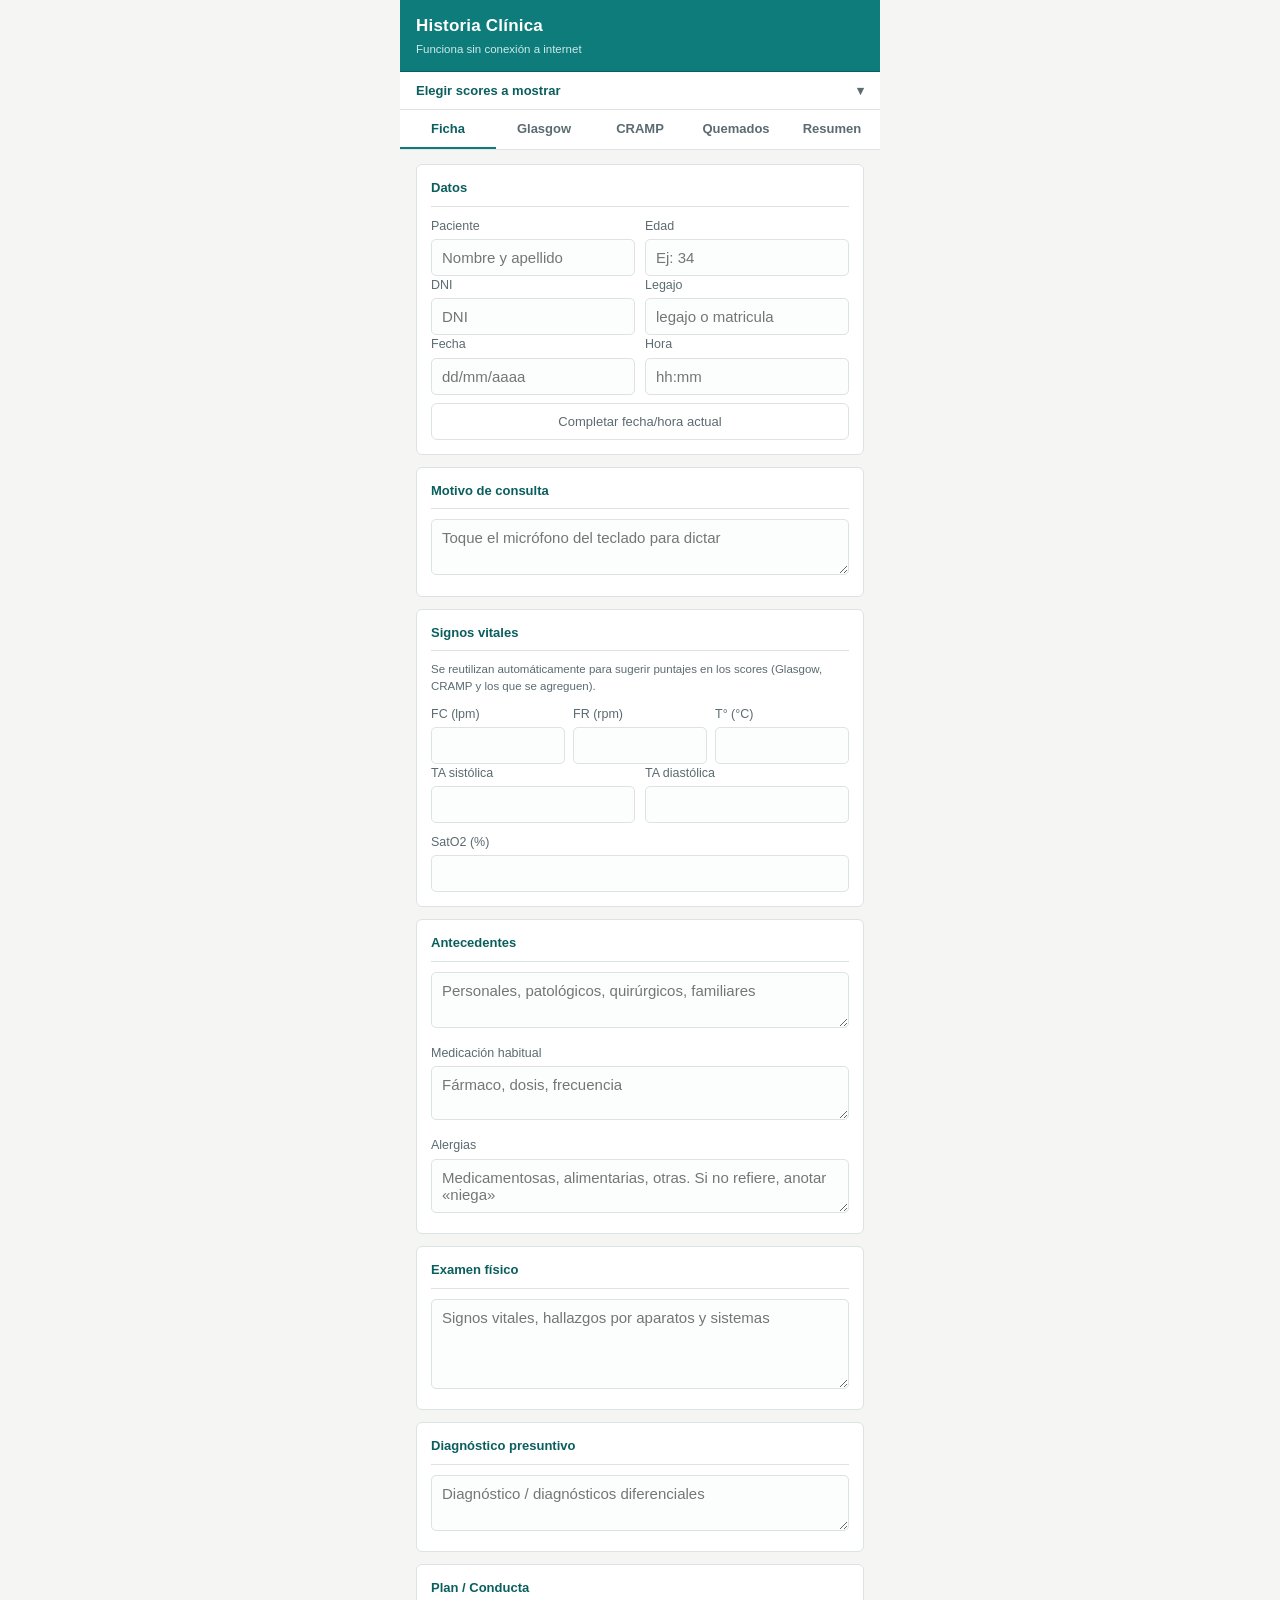
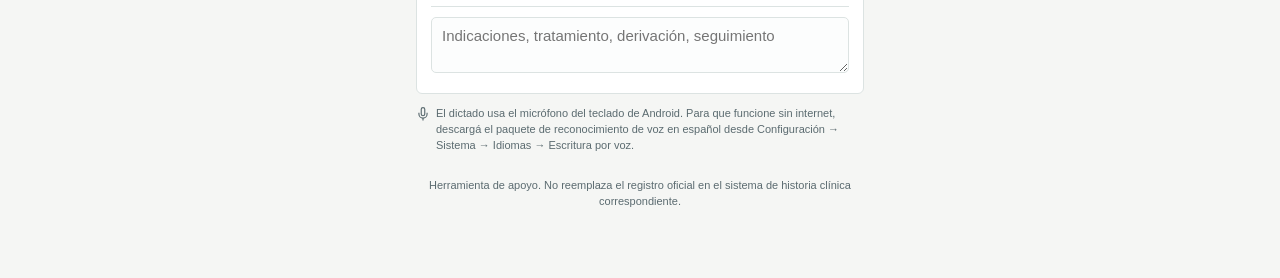
==== index.html @ c1046470 "agregue datos personales, elimine la pill de sin conexion" ====
<!DOCTYPE html>
<html lang="es">

<head>
  <meta charset="UTF-8">
  <meta name="viewport" content="width=device-width, initial-scale=1, maximum-scale=1">
  <title>Historia Clínica — Offline</title>
  <link rel="icon" href="./img/GreenFavicon.png" type="image/x-icon">
  <link rel="stylesheet" href="style.css">
</head>

<body>
  <div class="app">

    <header>
      <div>
        <h1>Historia Clínica</h1>
        <div class="sub">Funciona sin conexión a internet</div>
      </div>

    </header>

    <div class="accordion" id="scoreAccordion">
      <button class="accordion-toggle" id="accToggleBtn" type="button">
        <span>Elegir scores a mostrar</span>
        <span class="chev" id="accChev">▾</span>
      </button>
      <div class="accordion-panel" id="accPanel">
        <label class="check-row"><input type="checkbox" data-tab="glasgow" checked> Glasgow (GCS)</label>
        <label class="check-row"><input type="checkbox" data-tab="cramp" checked> CRAMP (triaje de trauma)</label>
        <label class="check-row"><input type="checkbox" data-tab="quemados" checked> Quemados (regla de los 9)</label>
      </div>
    </div>

    <nav class="tabs">
      <button class="tab-btn active" data-view="hc">Ficha</button>
      <button class="tab-btn" data-view="glasgow">Glasgow</button>
      <button class="tab-btn" data-view="cramp">CRAMP</button>
      <button class="tab-btn" data-view="quemados">Quemados</button>
      <button class="tab-btn" data-view="resumen">Resumen</button>
    </nav>

    <!-- FICHA -->
    <section class="view active" id="view-hc">
      <div class="card">
        <h2>Datos</h2>
        <div class="row2">
          <div>
            <label>Paciente</label>
            <input type="text" id="f_nombre" placeholder="Nombre y apellido">
          </div>
          <div>
            <label>Edad</label>
            <input type="text" id="f_edad" inputmode="numeric" placeholder="Ej: 34">
          </div>
        </div>
        <div class="row2">
          <div>
            <label>DNI</label>
            <input type="number" id="f_dni" placeholder="DNI">
          </div>
          <div>
            <label>Legajo</label>
            <input type="number" id="f_legajo" placeholder="legajo o matricula">
          </div>
        </div>
        <div class="row2">
          <div>
            <label>Fecha</label>
            <input type="text" id="f_fecha" placeholder="dd/mm/aaaa">
          </div>
          <div>
            <label>Hora</label>
            <input type="text" id="f_hora" placeholder="hh:mm">
          </div>
        </div>
        <button class="ghost" id="btnAhora" type="button">Completar fecha/hora actual</button>
      </div>

      <div class="card">
        <h2>Motivo de consulta</h2>
        <textarea id="f_motivo" placeholder="Toque el micrófono del teclado para dictar"></textarea>
      </div>

      <div class="card">
        <h2>Signos vitales</h2>
        <p class="hint">Se reutilizan automáticamente para sugerir puntajes en los scores (Glasgow, CRAMP y los que se
          agreguen).</p>
        <div class="row3">
          <div><label>FC (lpm)</label><input type="text" id="v_fc" inputmode="numeric"></div>
          <div><label>FR (rpm)</label><input type="text" id="v_fr" inputmode="numeric"></div>
          <div><label>T° (°C)</label><input type="text" id="v_temp" inputmode="decimal"></div>
        </div>
        <div class="row2">
          <div><label>TA sistólica</label><input type="text" id="v_tas" inputmode="numeric"></div>
          <div><label>TA diastólica</label><input type="text" id="v_tad" inputmode="numeric"></div>
        </div>
        <label>SatO2 (%)</label>
        <input type="text" id="v_sat" inputmode="numeric">
      </div>

      <div class="card">
        <h2>Antecedentes</h2>
        <textarea id="f_antecedentes" placeholder="Personales, patológicos, quirúrgicos, familiares"></textarea>
        <label>Medicación habitual</label>
        <textarea id="f_medicacion" placeholder="Fármaco, dosis, frecuencia" style="min-height:44px"></textarea>
        <label>Alergias</label>
        <textarea id="f_alergias" placeholder="Medicamentosas, alimentarias, otras. Si no refiere, anotar «niega»"
          style="min-height:44px"></textarea>
      </div>

      <div class="card">
        <h2>Examen físico</h2>
        <textarea id="f_examen" placeholder="Signos vitales, hallazgos por aparatos y sistemas"
          style="min-height:90px"></textarea>
      </div>

      <div class="card">
        <h2>Diagnóstico presuntivo</h2>
        <textarea id="f_diagnostico" placeholder="Diagnóstico / diagnósticos diferenciales"></textarea>
      </div>

      <div class="card">
        <h2>Plan / Conducta</h2>
        <textarea id="f_plan" placeholder="Indicaciones, tratamiento, derivación, seguimiento"></textarea>
      </div>

      <div class="voice-hint">
        <svg width="14" height="14" viewBox="0 0 24 24" fill="none" stroke="#5B6B70" stroke-width="2">
          <path d="M12 1a3 3 0 0 0-3 3v8a3 3 0 0 0 6 0V4a3 3 0 0 0-3-3z" />
          <path d="M19 10v2a7 7 0 0 1-14 0v-2" />
          <line x1="12" y1="19" x2="12" y2="23" />
        </svg>
        <span>El dictado usa el micrófono del teclado de Android. Para que funcione sin internet, descargá el paquete de
          reconocimiento de voz en español desde Configuración → Sistema → Idiomas → Escritura por voz.</span>
      </div>
    </section>

    <!-- GLASGOW -->
    <section class="view" id="view-glasgow">
      <div class="card">
        <h2>Escala de Glasgow (GCS)</h2>

        <div class="param" data-group="ocular">
          <div class="plabel">Apertura ocular</div>
          <div class="options">
            <button class="opt" data-val="4">Espontánea <span class="pts">4</span></button>
            <button class="opt" data-val="3">Al hablarle <span class="pts">3</span></button>
            <button class="opt" data-val="2">Al dolor <span class="pts">2</span></button>
            <button class="opt" data-val="1">Ausente <span class="pts">1</span></button>
          </div>
        </div>

        <div class="param" data-group="verbal">
          <div class="plabel">Respuesta verbal</div>
          <div class="options">
            <button class="opt" data-val="5">Orientada <span class="pts">5</span></button>
            <button class="opt" data-val="4">Confusa <span class="pts">4</span></button>
            <button class="opt" data-val="3">Palabras inapropiadas <span class="pts">3</span></button>
            <button class="opt" data-val="2">Sonidos incomprensibles <span class="pts">2</span></button>
            <button class="opt" data-val="1">Ausente <span class="pts">1</span></button>
          </div>
        </div>

        <div class="param" data-group="motora">
          <div class="plabel">Respuesta motora</div>
          <div class="options">
            <button class="opt" data-val="6">Obedece órdenes <span class="pts">6</span></button>
            <button class="opt" data-val="5">Localiza el dolor <span class="pts">5</span></button>
            <button class="opt" data-val="4">Retira al dolor <span class="pts">4</span></button>
            <button class="opt" data-val="3">Flexión anormal (decorticación) <span class="pts">3</span></button>
            <button class="opt" data-val="2">Extensión anormal (descerebración) <span class="pts">2</span></button>
            <button class="opt" data-val="1">Ausente <span class="pts">1</span></button>
          </div>
        </div>

        <div class="score-total">
          <div>
            <div style="font-size:12px;color:var(--ink-soft);">Total GCS</div>
            <div class="num" id="glasgow_total">—</div>
          </div>
          <div class="badge neutral" id="glasgow_badge">Incompleto</div>
        </div>
      </div>
    </section>

    <!-- CRAMP -->
    <section class="view" id="view-cramp">
      <div class="card">
        <h2>Escala CRAMP (triaje de trauma)</h2>

        <div class="param" data-group="circulacion">
          <div class="plabel">Circulación</div>
          <div class="options">
            <button class="opt" data-val="2">Relleno capilar normal y PAS &gt; 100 mmHg <span
                class="pts">2</span></button>
            <button class="opt" data-val="1">Relleno capilar lento o PAS 85–100 mmHg <span class="pts">1</span></button>
            <button class="opt" data-val="0">Relleno capilar ausente o PAS &lt; 85 mmHg <span
                class="pts">0</span></button>
          </div>
          <p class="hint suggestion" id="sugerC" style="margin-top:6px;"></p>
        </div>

        <div class="param" data-group="respiracion">
          <div class="plabel">Respiración</div>
          <div class="options">
            <button class="opt" data-val="2">Normal <span class="pts">2</span></button>
            <button class="opt" data-val="1">Anormal (aumentada o superficial) <span class="pts">1</span></button>
            <button class="opt" data-val="0">Ausente <span class="pts">0</span></button>
          </div>
          <p class="hint suggestion" id="sugerR" style="margin-top:6px;"></p>
        </div>

        <div class="param" data-group="abdomen">
          <div class="plabel">Abdomen / tórax</div>
          <div class="options">
            <button class="opt" data-val="2">No doloroso <span class="pts">2</span></button>
            <button class="opt" data-val="1">Doloroso <span class="pts">1</span></button>
            <button class="opt" data-val="0">Defendido o tórax inestable <span class="pts">0</span></button>
          </div>
        </div>

        <div class="param" data-group="motor">
          <div class="plabel">Motor</div>
          <div class="options">
            <button class="opt" data-val="2">Normal <span class="pts">2</span></button>
            <button class="opt" data-val="1">Responde solo al dolor <span class="pts">1</span></button>
            <button class="opt" data-val="0">Postura anormal o sin respuesta <span class="pts">0</span></button>
          </div>
        </div>

        <div class="param" data-group="palabra">
          <div class="plabel">Palabra (lenguaje)</div>
          <div class="options">
            <button class="opt" data-val="2">Normal <span class="pts">2</span></button>
            <button class="opt" data-val="1">Confusa <span class="pts">1</span></button>
            <button class="opt" data-val="0">Ininteligible o ausente <span class="pts">0</span></button>
          </div>
        </div>

        <div class="score-total">
          <div>
            <div style="font-size:12px;color:var(--ink-soft);">Total CRAMP</div>
            <div class="num" id="cramp_total">—</div>
          </div>
          <div class="badge neutral" id="cramp_badge">Incompleto</div>
        </div>
      </div>
    </section>

    <!-- QUEMADOS -->
    <section class="view" id="view-quemados">
      <div class="card">
        <h2>Superficie corporal quemada — Regla de los 9 (Wallace)</h2>

        <div class="segswitch" id="edadSwitch">
          <button class="segbtn active" data-mode="adult">Adulto (&gt;10 años)</button>
          <button class="segbtn" data-mode="child">Pediátrico (&lt;10 años)</button>
        </div>

        <div class="options" id="regionList" style="margin-top:12px;"></div>

        <div class="palm-row" id="palmRow">
          <div class="palm-label">
            <span>Palma de la mano</span>
            <span class="palm-sub">unidad de medida — 1% c/u, para lesiones parciales de un miembro o el tronco</span>
          </div>
          <div class="stepper">
            <button type="button" id="palmMinus" aria-label="Restar">−</button>
            <span id="palmCount">0</span>
            <button type="button" id="palmPlus" aria-label="Sumar">+</button>
          </div>
        </div>

        <div class="score-total">
          <div>
            <div style="font-size:12px;color:var(--ink-soft);">SCT quemada estimada</div>
            <div class="num" id="scq_total">0%</div>
          </div>
          <div class="badge neutral" id="scq_badge">—</div>
        </div>

      </div>

      <div class="card">
        <h2>Profundidad de la quemadura</h2>
        <div class="depth-row">
          <div class="depth-tag" style="background:#FDECEC;color:#B3261E;">1er grado</div>
          <div class="depth-txt"><b>Epidérmica.</b> Piel eritematosa, sin flictenas, muy dolorosa, blanquea a la
            presión. Cura en 3–6 días, sin cicatriz. (Ej: quemadura solar)</div>
        </div>
        <div class="depth-row">
          <div class="depth-tag" style="background:#FBF3DF;color:#946B00;">2° superficial</div>
          <div class="depth-txt"><b>Dermis papilar.</b> Flictenas, lecho rosado y húmedo, muy dolorosa, blanquea a la
            presión. Cura en 7–14 días, cicatriz mínima.</div>
        </div>
        <div class="depth-row">
          <div class="depth-tag" style="background:#FBF3DF;color:#946B00;">2° profundo</div>
          <div class="depth-txt"><b>Dermis reticular.</b> Lecho pálido/moteado, menos doloroso (hipoestesia), no
            blanquea a la presión. Cura en 3–4 semanas o requiere injerto.</div>
        </div>
        <div class="depth-row">
          <div class="depth-tag" style="background:#EEF0EF;color:#3A4649;">3er / 4to grado</div>
          <div class="depth-txt"><b>Espesor total (y subyacente).</b> Lecho blanco nacarado, acartonado o carbonizado,
            indoloro (destrucción de terminaciones nerviosas), no blanquea. Requiere injerto o cirugía; 4to grado
            compromete músculo/tendón/hueso.</div>
        </div>

        <label style="margin-top:14px;">Localización y profundidad por zona</label>
        <textarea id="f_quemNotas"
          placeholder="Ej: 2° superficial en antebrazo derecho, 2° profundo en dorso de mano izquierda"></textarea>
      </div>
    </section>

    <!-- RESUMEN -->
    <section class="view" id="view-resumen">
      <div class="card">
        <h2>Resumen para copiar</h2>
        <button class="primary" id="btnGenerar" type="button">Generar resumen</button>
        <textarea id="resumenBox" readonly
          placeholder="Tocá «Generar resumen» para volcar acá todos los campos y scores completados."></textarea>
        <button class="secondary" id="btnCopiar" type="button">Copiar al portapapeles</button>
        <button class="ghost" id="btnCompartir" type="button">Compartir…</button>
        <div class="copy-msg" id="copyMsg"></div>
      </div>
      <div class="card">
        <h2>Nueva consulta</h2>
        <button class="ghost" id="btnLimpiar" type="button">Borrar todos los campos</button>
      </div>
    </section>

    <footer class="note">Herramienta de apoyo. No reemplaza el registro oficial en el sistema de historia clínica
      correspondiente.</footer>
  </div>

  <script src="script.js"></script>
</body>

</html>
---- style.css ----
:root{
    --bg:#F5F6F4;
    --surface:#FFFFFF;
    --ink:#17262B;
    --ink-soft:#5B6B70;
    --line:#DCE3E2;
    --teal:#0E7C7B;
    --teal-dark:#0A5F5E;
    --ok:#1B7F4C;
    --ok-bg:#EAF6EE;
    --warn:#B3261E;
    --warn-bg:#FCEBEA;
    --mid:#946B00;
    --mid-bg:#FBF3DF;
  }
  *{box-sizing:border-box;}
  html,body{margin:0;padding:0;}
  body{
    background:var(--bg);
    color:var(--ink);
    font-family:-apple-system,BlinkMacSystemFont,"Segoe UI",Roboto,"Helvetica Neue",Arial,sans-serif;
    line-height:1.45;
    -webkit-tap-highlight-color:transparent;
  }
  .app{max-width:480px;margin:0 auto;padding-bottom:64px;}

  header{
    position:sticky;top:0;z-index:10;
    background:var(--teal);
    color:#fff;
    padding:14px 16px;
    display:flex;align-items:center;justify-content:space-between;
    border-bottom:1px solid var(--teal-dark);
  }
  header h1{font-size:17px;margin:0;font-weight:600;letter-spacing:.2px;}
  header .sub{font-size:11.5px;color:#CDEAE9;margin-top:2px;}
  .offline-pill{
    font-size:10.5px;background:rgba(255,255,255,.16);
    padding:3px 8px;border-radius:100px;white-space:nowrap;
  }

  nav.tabs{
    display:flex;background:var(--surface);
    border-bottom:1px solid var(--line);
  }
  nav.tabs button{
    flex:1;padding:11px 4px;background:none;border:none;
    font-size:13px;color:var(--ink-soft);font-weight:600;
    border-bottom:2px solid transparent;
  }
  nav.tabs button.active{color:var(--teal-dark);border-bottom-color:var(--teal);}
  nav.tabs button.hidden-tab{display:none;}

  .accordion{background:var(--surface);border-bottom:1px solid var(--line);}
  .accordion-toggle{
    width:100%;display:flex;justify-content:space-between;align-items:center;
    background:none;border:none;padding:11px 16px;font-size:13px;font-weight:600;
    color:var(--teal-dark);
  }
  .accordion-toggle .chev{transition:transform .15s ease;color:var(--ink-soft);}
  .accordion-toggle.open .chev{transform:rotate(180deg);}
  .accordion-panel{display:none;padding:0 16px 14px;}
  .accordion-panel.open{display:block;}
  .check-row{
    display:flex;align-items:center;gap:8px;font-size:13.5px;color:var(--ink);
    padding:7px 0;
  }
  .check-row input{width:17px;height:17px;accent-color:var(--teal);}

  section.view{display:none;padding:14px 16px;}
  section.view.active{display:block;}

  .card{
    background:var(--surface);
    border:1px solid var(--line);
    border-radius:6px;
    padding:14px;
    margin-bottom:12px;
  }
  .card h2{
    font-size:13px;text-transform:none;color:var(--teal-dark);
    margin:0 0 10px 0;font-weight:700;
    border-bottom:1px solid var(--line);padding-bottom:8px;
  }

  label{display:block;font-size:12.5px;color:var(--ink-soft);margin-bottom:4px;margin-top:10px;}
  label:first-child{margin-top:0;}
  input[type=text], input[type=number], textarea{
    width:100%;border:1px solid var(--line);border-radius:5px;
    padding:9px 10px;font-size:15px;font-family:inherit;color:var(--ink);
    background:#FCFDFD;
  }
  textarea{resize:vertical;min-height:56px;}
  input:focus, textarea:focus{outline:2px solid var(--teal);outline-offset:0;border-color:var(--teal);}

  .row2{display:flex;gap:10px;}
  .row2 > div{flex:1;}
  .row3{display:flex;gap:8px;}
  .row3 > div{flex:1;}
  p.hint{font-size:11.5px;color:var(--ink-soft);margin:0 0 10px 0;}
  p.hint.suggestion{
    background:#FBF3DF;color:#946B00;border-radius:5px;padding:6px 8px;margin:0;font-weight:600;
  }
  p.hint.suggestion:empty{display:none;}

  .voice-hint{
    font-size:11px;color:var(--ink-soft);margin-top:8px;
    display:flex;gap:6px;align-items:flex-start;
  }
  .voice-hint svg{flex-shrink:0;margin-top:1px;}

  /* Score selector buttons */
  .param{margin-bottom:14px;}
  .param:last-child{margin-bottom:0;}
  .param .plabel{font-size:13.5px;font-weight:600;margin-bottom:6px;}
  .options{display:flex;flex-direction:column;gap:6px;}
  .opt{
    text-align:left;border:1px solid var(--line);background:#FCFDFD;
    border-radius:5px;padding:9px 10px;font-size:13px;color:var(--ink);
    display:flex;justify-content:space-between;gap:8px;
  }
  .opt .pts{color:var(--ink-soft);font-variant-numeric:tabular-nums;font-size:12.5px;}
  .opt.selected{
    background:var(--teal);border-color:var(--teal-dark);color:#fff;
  }
  .opt.selected .pts{color:#DFF3F2;}

  .score-total{
    display:flex;align-items:center;justify-content:space-between;
    margin-top:14px;padding-top:12px;border-top:1px solid var(--line);
  }
  .score-total .num{font-size:26px;font-weight:700;font-variant-numeric:tabular-nums;}
  .badge{font-size:12px;font-weight:700;padding:5px 10px;border-radius:5px;}
  .badge.ok{background:var(--ok-bg);color:var(--ok);}
  .badge.warn{background:var(--warn-bg);color:var(--warn);}
  .badge.mid{background:var(--mid-bg);color:var(--mid);}
  .badge.neutral{background:#EEF0EF;color:var(--ink-soft);}

  button.primary{
    width:100%;background:var(--teal);color:#fff;border:none;
    border-radius:6px;padding:12px;font-size:14.5px;font-weight:600;margin-top:6px;
  }
  button.secondary{
    width:100%;background:#fff;color:var(--teal-dark);border:1px solid var(--teal);
    border-radius:6px;padding:11px;font-size:14px;font-weight:600;margin-top:8px;
  }
  button.ghost{
    width:100%;background:none;color:var(--ink-soft);border:1px solid var(--line);
    border-radius:6px;padding:10px;font-size:13px;margin-top:8px;
  }

  #resumenBox{
    width:100%;min-height:220px;font-family:ui-monospace,Menlo,Consolas,monospace;
    font-size:12.5px;white-space:pre-wrap;
  }
  .copy-msg{font-size:12px;color:var(--ok);margin-top:6px;height:14px;}

  .segswitch{display:flex;border:1px solid var(--teal);border-radius:6px;overflow:hidden;}
  .segswitch .segbtn{
    flex:1;padding:9px 6px;background:#fff;color:var(--teal-dark);
    border:none;font-size:12.5px;font-weight:600;
  }
  .segswitch .segbtn.active{background:var(--teal);color:#fff;}
  .segswitch .segbtn:first-child{border-right:1px solid var(--teal);}

  .region-opt{
    display:flex;justify-content:space-between;align-items:center;gap:8px;
    text-align:left;border:1px solid var(--line);background:#FCFDFD;
    border-radius:5px;padding:9px 10px;font-size:13px;color:var(--ink);
  }
  .region-opt .pts{color:var(--ink-soft);font-variant-numeric:tabular-nums;font-size:12.5px;flex-shrink:0;}
  .region-opt.selected{background:var(--teal);border-color:var(--teal-dark);color:#fff;}
  .region-opt.selected .pts{color:#DFF3F2;}

  .depth-row{display:flex;gap:10px;padding:9px 0;border-bottom:1px solid var(--line);align-items:flex-start;}
  .depth-row:last-of-type{border-bottom:none;}
  .depth-tag{
    flex-shrink:0;width:88px;font-size:11px;font-weight:700;text-align:center;
    padding:5px 4px;border-radius:5px;line-height:1.25;
  }
  .depth-txt{font-size:12.5px;color:var(--ink-soft);}
  .depth-txt b{color:var(--ink);}

  .palm-row{
    display:flex;align-items:center;justify-content:space-between;gap:10px;
    margin-top:8px;padding:10px;border:1px dashed var(--line);border-radius:5px;background:#FAFBFA;
  }
  .palm-label{display:flex;flex-direction:column;font-size:13px;}
  .palm-label .palm-sub{font-size:11px;color:var(--ink-soft);font-weight:400;margin-top:2px;}
  .stepper{display:flex;align-items:center;gap:10px;flex-shrink:0;}
  .stepper button{
    width:32px;height:32px;border-radius:50%;border:1px solid var(--teal);
    background:#fff;color:var(--teal-dark);font-size:18px;line-height:1;font-weight:700;
  }
  .stepper button:active{background:var(--teal);color:#fff;}
  .stepper span{min-width:16px;text-align:center;font-weight:700;font-variant-numeric:tabular-nums;}

  footer.note{
    font-size:11px;color:var(--ink-soft);text-align:center;padding:10px 20px 4px;
  }
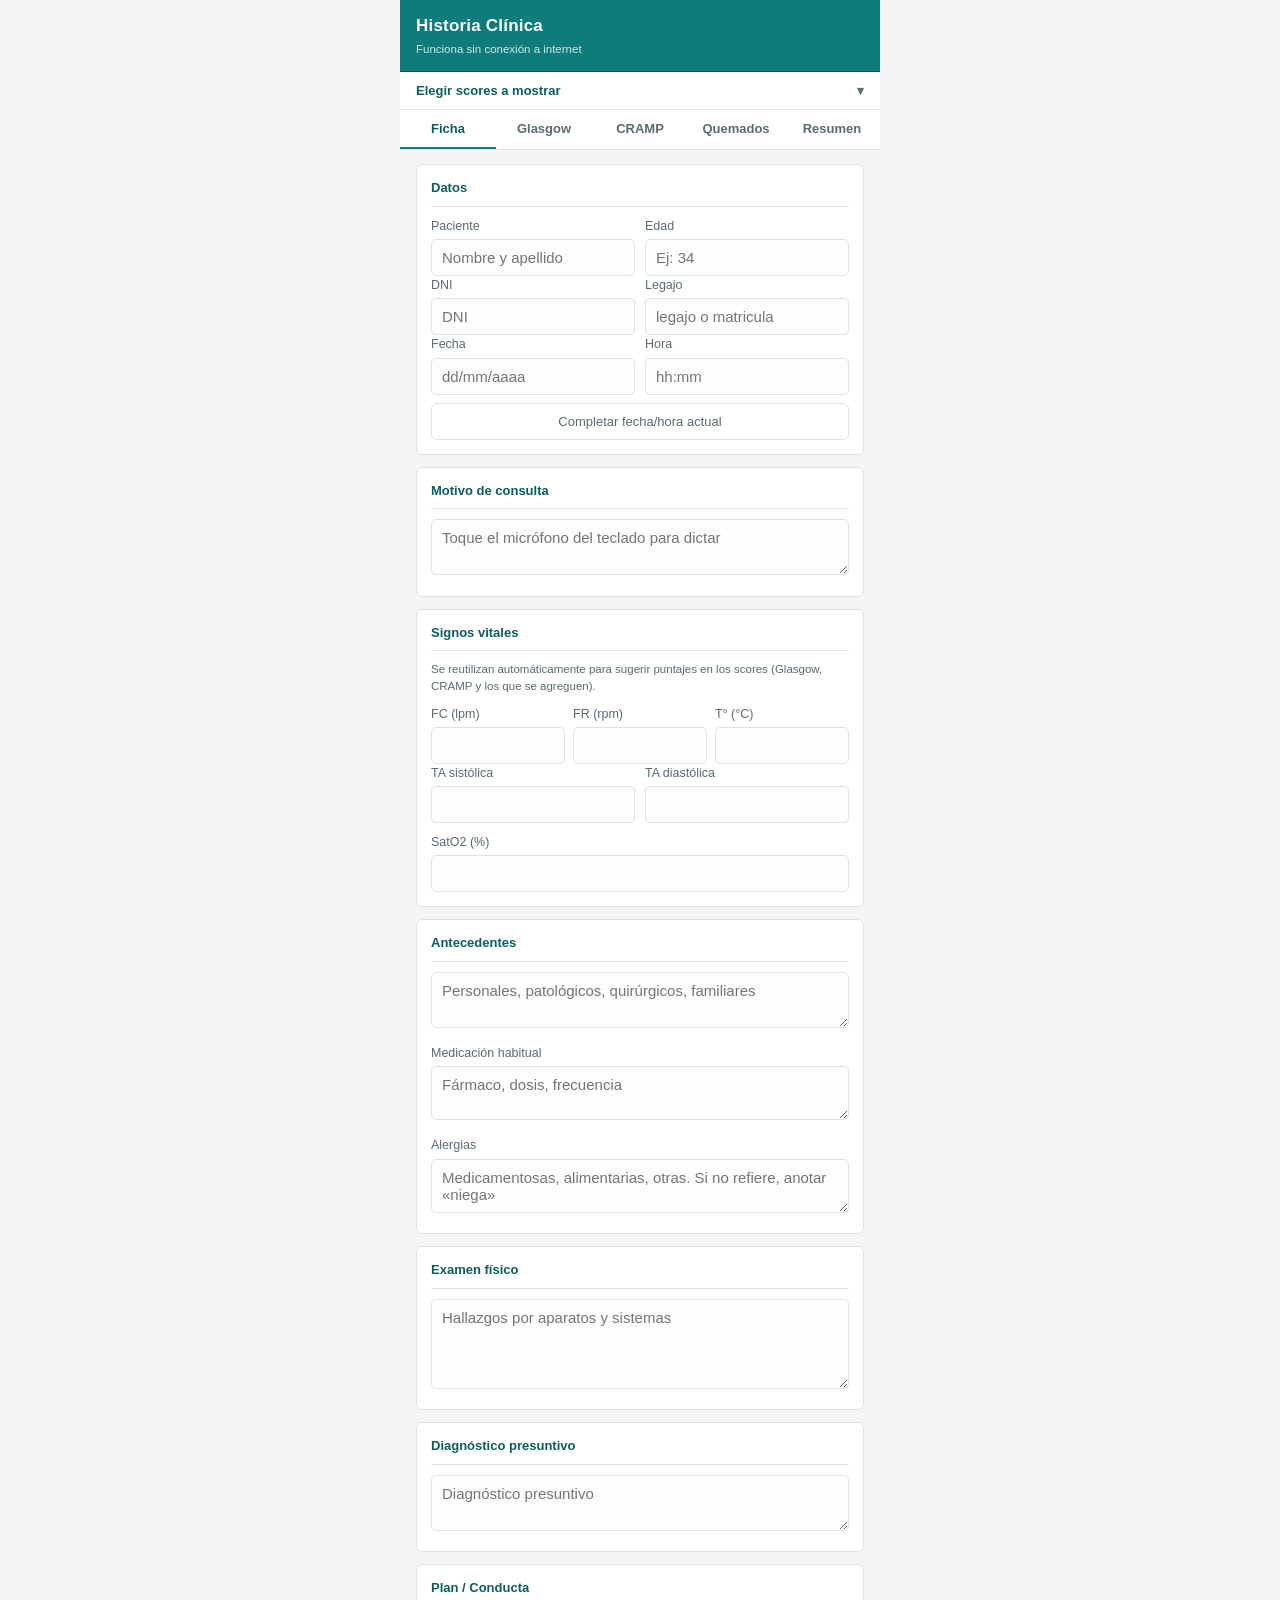
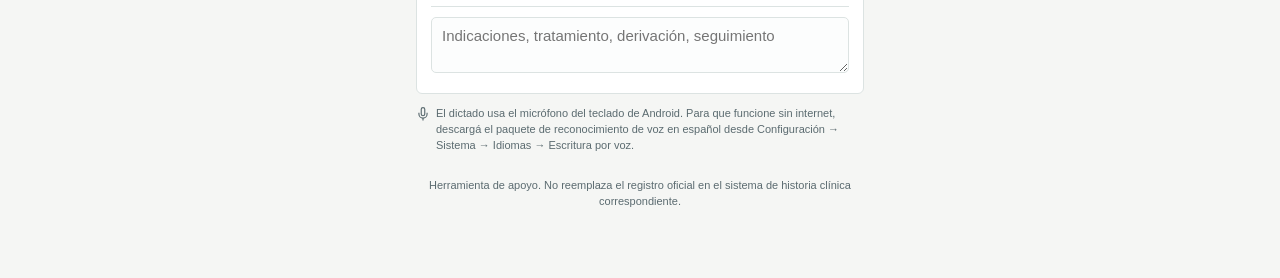
==== commit d7495ccb: "cambie placeholder d diagnostico" ====
--- a/index.html
+++ b/index.html
@@ -111,13 +111,13 @@
 
       <div class="card">
         <h2>Examen físico</h2>
-        <textarea id="f_examen" placeholder="Signos vitales, hallazgos por aparatos y sistemas"
+        <textarea id="f_examen" placeholder="Hallazgos por aparatos y sistemas"
           style="min-height:90px"></textarea>
       </div>
 
       <div class="card">
         <h2>Diagnóstico presuntivo</h2>
-        <textarea id="f_diagnostico" placeholder="Diagnóstico / diagnósticos diferenciales"></textarea>
+        <textarea id="f_diagnostico" placeholder="Diagnóstico presuntivo"></textarea>
       </div>
 
       <div class="card">
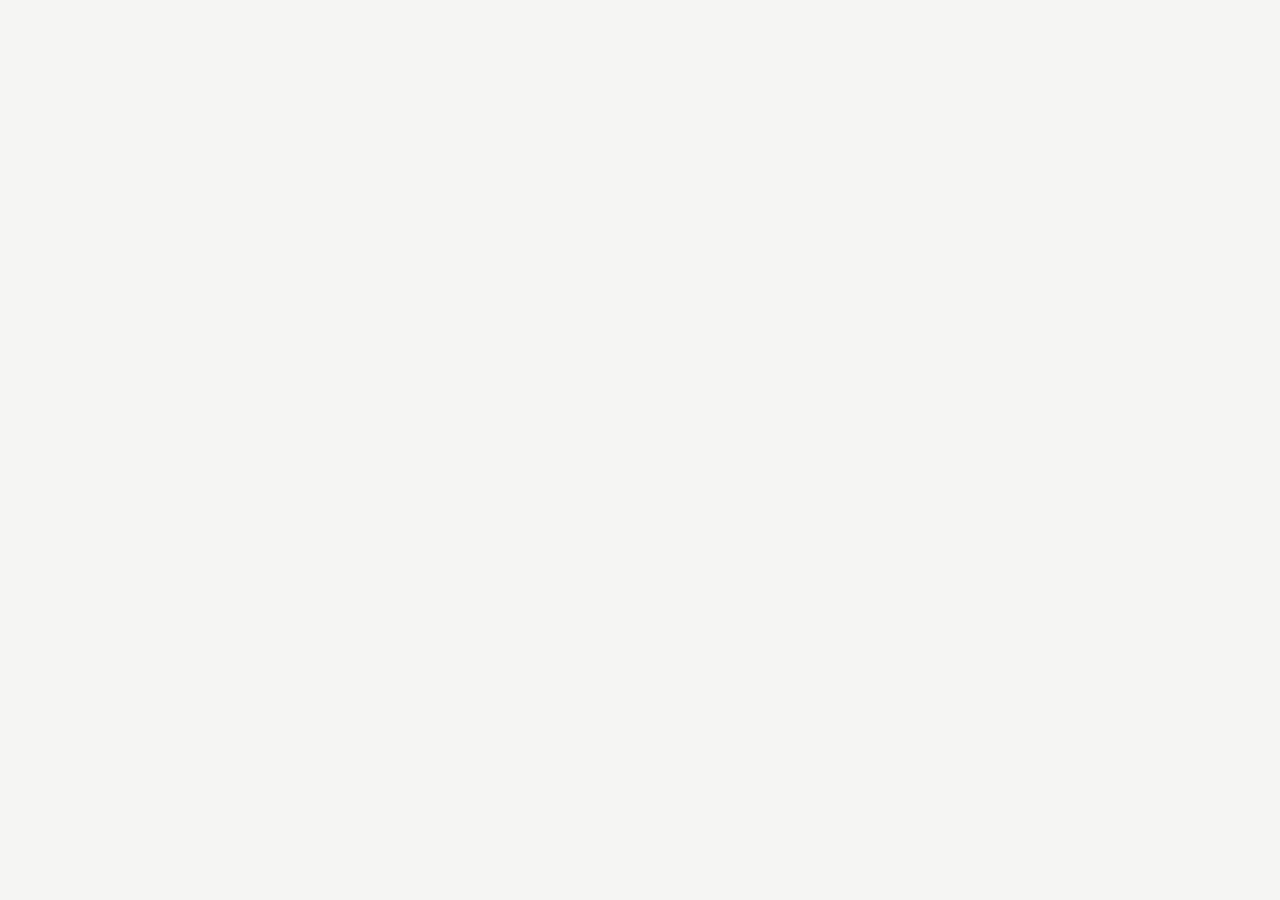
==== commit b5e7643c: "fix(index): register SW with absolute path and scope" ====
--- a/index.html
+++ b/index.html
@@ -5,335 +5,489 @@
   <meta charset="UTF-8">
   <meta name="viewport" content="width=device-width, initial-scale=1, maximum-scale=1">
   <title>Historia Clínica — Offline</title>
+  <!-- Vinculamos el archivo manifest -->
+  <link rel="manifest" href="manifest.json">
+
+  <!-- Script para registrar el Service Worker -->
+  <script>
+    if ('serviceWorker' in navigator) {
+      window.addEventListener('load', () => {
+        navigator.serviceWorker.register('/sw.js', { scope: '/' })
+          .then(reg => console.log('Service Worker registrado:', reg))
+          .catch(err => console.error('Error registrando Service Worker:', err));
+      });
+    }
+  </script>
+
   <link rel="icon" href="./img/GreenFavicon.png" type="image/x-icon">
-  <link rel="stylesheet" href="style.css">
-</head>
-
-<body>
-  <div class="app">
-
-    <header>
-      <div>
-        <h1>Historia Clínica</h1>
-        <div class="sub">Funciona sin conexión a internet</div>
-      </div>
-
-    </header>
-
-    <div class="accordion" id="scoreAccordion">
-      <button class="accordion-toggle" id="accToggleBtn" type="button">
-        <span>Elegir scores a mostrar</span>
-        <span class="chev" id="accChev">▾</span>
-      </button>
-      <div class="accordion-panel" id="accPanel">
-        <label class="check-row"><input type="checkbox" data-tab="glasgow" checked> Glasgow (GCS)</label>
-        <label class="check-row"><input type="checkbox" data-tab="cramp" checked> CRAMP (triaje de trauma)</label>
-        <label class="check-row"><input type="checkbox" data-tab="quemados" checked> Quemados (regla de los 9)</label>
-      </div>
-    </div>
-
-    <nav class="tabs">
-      <button class="tab-btn active" data-view="hc">Ficha</button>
-      <button class="tab-btn" data-view="glasgow">Glasgow</button>
-      <button class="tab-btn" data-view="cramp">CRAMP</button>
-      <button class="tab-btn" data-view="quemados">Quemados</button>
-      <button class="tab-btn" data-view="resumen">Resumen</button>
-    </nav>
-
-    <!-- FICHA -->
-    <section class="view active" id="view-hc">
-      <div class="card">
-        <h2>Datos</h2>
-        <div class="row2">
-          <div>
-            <label>Paciente</label>
-            <input type="text" id="f_nombre" placeholder="Nombre y apellido">
-          </div>
-          <div>
-            <label>Edad</label>
-            <input type="text" id="f_edad" inputmode="numeric" placeholder="Ej: 34">
-          </div>
-        </div>
-        <div class="row2">
-          <div>
-            <label>DNI</label>
-            <input type="number" id="f_dni" placeholder="DNI">
-          </div>
-          <div>
-            <label>Legajo</label>
-            <input type="number" id="f_legajo" placeholder="legajo o matricula">
-          </div>
-        </div>
-        <div class="row2">
-          <div>
-            <label>Fecha</label>
-            <input type="text" id="f_fecha" placeholder="dd/mm/aaaa">
-          </div>
-          <div>
-            <label>Hora</label>
-            <input type="text" id="f_hora" placeholder="hh:mm">
-          </div>
-        </div>
-        <button class="ghost" id="btnAhora" type="button">Completar fecha/hora actual</button>
-      </div>
-
-      <div class="card">
-        <h2>Motivo de consulta</h2>
-        <textarea id="f_motivo" placeholder="Toque el micrófono del teclado para dictar"></textarea>
-      </div>
-
-      <div class="card">
-        <h2>Signos vitales</h2>
-        <p class="hint">Se reutilizan automáticamente para sugerir puntajes en los scores (Glasgow, CRAMP y los que se
-          agreguen).</p>
-        <div class="row3">
-          <div><label>FC (lpm)</label><input type="text" id="v_fc" inputmode="numeric"></div>
-          <div><label>FR (rpm)</label><input type="text" id="v_fr" inputmode="numeric"></div>
-          <div><label>T° (°C)</label><input type="text" id="v_temp" inputmode="decimal"></div>
-        </div>
-        <div class="row2">
-          <div><label>TA sistólica</label><input type="text" id="v_tas" inputmode="numeric"></div>
-          <div><label>TA diastólica</label><input type="text" id="v_tad" inputmode="numeric"></div>
-        </div>
-        <label>SatO2 (%)</label>
-        <input type="text" id="v_sat" inputmode="numeric">
-      </div>
-
-      <div class="card">
-        <h2>Antecedentes</h2>
-        <textarea id="f_antecedentes" placeholder="Personales, patológicos, quirúrgicos, familiares"></textarea>
-        <label>Medicación habitual</label>
-        <textarea id="f_medicacion" placeholder="Fármaco, dosis, frecuencia" style="min-height:44px"></textarea>
-        <label>Alergias</label>
-        <textarea id="f_alergias" placeholder="Medicamentosas, alimentarias, otras. Si no refiere, anotar «niega»"
-          style="min-height:44px"></textarea>
-      </div>
-
-      <div class="card">
-        <h2>Examen físico</h2>
-        <textarea id="f_examen" placeholder="Hallazgos por aparatos y sistemas"
-          style="min-height:90px"></textarea>
-      </div>
-
-      <div class="card">
-        <h2>Diagnóstico presuntivo</h2>
-        <textarea id="f_diagnostico" placeholder="Diagnóstico presuntivo"></textarea>
-      </div>
-
-      <div class="card">
-        <h2>Plan / Conducta</h2>
-        <textarea id="f_plan" placeholder="Indicaciones, tratamiento, derivación, seguimiento"></textarea>
-      </div>
-
-      <div class="voice-hint">
-        <svg width="14" height="14" viewBox="0 0 24 24" fill="none" stroke="#5B6B70" stroke-width="2">
-          <path d="M12 1a3 3 0 0 0-3 3v8a3 3 0 0 0 6 0V4a3 3 0 0 0-3-3z" />
-          <path d="M19 10v2a7 7 0 0 1-14 0v-2" />
-          <line x1="12" y1="19" x2="12" y2="23" />
-        </svg>
-        <span>El dictado usa el micrófono del teclado de Android. Para que funcione sin internet, descargá el paquete de
-          reconocimiento de voz en español desde Configuración → Sistema → Idiomas → Escritura por voz.</span>
-      </div>
-    </section>
-
-    <!-- GLASGOW -->
-    <section class="view" id="view-glasgow">
-      <div class="card">
-        <h2>Escala de Glasgow (GCS)</h2>
-
-        <div class="param" data-group="ocular">
-          <div class="plabel">Apertura ocular</div>
-          <div class="options">
-            <button class="opt" data-val="4">Espontánea <span class="pts">4</span></button>
-            <button class="opt" data-val="3">Al hablarle <span class="pts">3</span></button>
-            <button class="opt" data-val="2">Al dolor <span class="pts">2</span></button>
-            <button class="opt" data-val="1">Ausente <span class="pts">1</span></button>
-          </div>
-        </div>
-
-        <div class="param" data-group="verbal">
-          <div class="plabel">Respuesta verbal</div>
-          <div class="options">
-            <button class="opt" data-val="5">Orientada <span class="pts">5</span></button>
-            <button class="opt" data-val="4">Confusa <span class="pts">4</span></button>
-            <button class="opt" data-val="3">Palabras inapropiadas <span class="pts">3</span></button>
-            <button class="opt" data-val="2">Sonidos incomprensibles <span class="pts">2</span></button>
-            <button class="opt" data-val="1">Ausente <span class="pts">1</span></button>
-          </div>
-        </div>
-
-        <div class="param" data-group="motora">
-          <div class="plabel">Respuesta motora</div>
-          <div class="options">
-            <button class="opt" data-val="6">Obedece órdenes <span class="pts">6</span></button>
-            <button class="opt" data-val="5">Localiza el dolor <span class="pts">5</span></button>
-            <button class="opt" data-val="4">Retira al dolor <span class="pts">4</span></button>
-            <button class="opt" data-val="3">Flexión anormal (decorticación) <span class="pts">3</span></button>
-            <button class="opt" data-val="2">Extensión anormal (descerebración) <span class="pts">2</span></button>
-            <button class="opt" data-val="1">Ausente <span class="pts">1</span></button>
-          </div>
-        </div>
-
-        <div class="score-total">
-          <div>
-            <div style="font-size:12px;color:var(--ink-soft);">Total GCS</div>
-            <div class="num" id="glasgow_total">—</div>
-          </div>
-          <div class="badge neutral" id="glasgow_badge">Incompleto</div>
-        </div>
-      </div>
-    </section>
-
-    <!-- CRAMP -->
-    <section class="view" id="view-cramp">
-      <div class="card">
-        <h2>Escala CRAMP (triaje de trauma)</h2>
-
-        <div class="param" data-group="circulacion">
-          <div class="plabel">Circulación</div>
-          <div class="options">
-            <button class="opt" data-val="2">Relleno capilar normal y PAS &gt; 100 mmHg <span
-                class="pts">2</span></button>
-            <button class="opt" data-val="1">Relleno capilar lento o PAS 85–100 mmHg <span class="pts">1</span></button>
-            <button class="opt" data-val="0">Relleno capilar ausente o PAS &lt; 85 mmHg <span
-                class="pts">0</span></button>
-          </div>
-          <p class="hint suggestion" id="sugerC" style="margin-top:6px;"></p>
-        </div>
-
-        <div class="param" data-group="respiracion">
-          <div class="plabel">Respiración</div>
-          <div class="options">
-            <button class="opt" data-val="2">Normal <span class="pts">2</span></button>
-            <button class="opt" data-val="1">Anormal (aumentada o superficial) <span class="pts">1</span></button>
-            <button class="opt" data-val="0">Ausente <span class="pts">0</span></button>
-          </div>
-          <p class="hint suggestion" id="sugerR" style="margin-top:6px;"></p>
-        </div>
-
-        <div class="param" data-group="abdomen">
-          <div class="plabel">Abdomen / tórax</div>
-          <div class="options">
-            <button class="opt" data-val="2">No doloroso <span class="pts">2</span></button>
-            <button class="opt" data-val="1">Doloroso <span class="pts">1</span></button>
-            <button class="opt" data-val="0">Defendido o tórax inestable <span class="pts">0</span></button>
-          </div>
-        </div>
-
-        <div class="param" data-group="motor">
-          <div class="plabel">Motor</div>
-          <div class="options">
-            <button class="opt" data-val="2">Normal <span class="pts">2</span></button>
-            <button class="opt" data-val="1">Responde solo al dolor <span class="pts">1</span></button>
-            <button class="opt" data-val="0">Postura anormal o sin respuesta <span class="pts">0</span></button>
-          </div>
-        </div>
-
-        <div class="param" data-group="palabra">
-          <div class="plabel">Palabra (lenguaje)</div>
-          <div class="options">
-            <button class="opt" data-val="2">Normal <span class="pts">2</span></button>
-            <button class="opt" data-val="1">Confusa <span class="pts">1</span></button>
-            <button class="opt" data-val="0">Ininteligible o ausente <span class="pts">0</span></button>
-          </div>
-        </div>
-
-        <div class="score-total">
-          <div>
-            <div style="font-size:12px;color:var(--ink-soft);">Total CRAMP</div>
-            <div class="num" id="cramp_total">—</div>
-          </div>
-          <div class="badge neutral" id="cramp_badge">Incompleto</div>
-        </div>
-      </div>
-    </section>
-
-    <!-- QUEMADOS -->
-    <section class="view" id="view-quemados">
-      <div class="card">
-        <h2>Superficie corporal quemada — Regla de los 9 (Wallace)</h2>
-
-        <div class="segswitch" id="edadSwitch">
-          <button class="segbtn active" data-mode="adult">Adulto (&gt;10 años)</button>
-          <button class="segbtn" data-mode="child">Pediátrico (&lt;10 años)</button>
-        </div>
-
-        <div class="options" id="regionList" style="margin-top:12px;"></div>
-
-        <div class="palm-row" id="palmRow">
-          <div class="palm-label">
-            <span>Palma de la mano</span>
-            <span class="palm-sub">unidad de medida — 1% c/u, para lesiones parciales de un miembro o el tronco</span>
-          </div>
-          <div class="stepper">
-            <button type="button" id="palmMinus" aria-label="Restar">−</button>
-            <span id="palmCount">0</span>
-            <button type="button" id="palmPlus" aria-label="Sumar">+</button>
-          </div>
-        </div>
-
-        <div class="score-total">
-          <div>
-            <div style="font-size:12px;color:var(--ink-soft);">SCT quemada estimada</div>
-            <div class="num" id="scq_total">0%</div>
-          </div>
-          <div class="badge neutral" id="scq_badge">—</div>
-        </div>
-
-      </div>
-
-      <div class="card">
-        <h2>Profundidad de la quemadura</h2>
-        <div class="depth-row">
-          <div class="depth-tag" style="background:#FDECEC;color:#B3261E;">1er grado</div>
-          <div class="depth-txt"><b>Epidérmica.</b> Piel eritematosa, sin flictenas, muy dolorosa, blanquea a la
-            presión. Cura en 3–6 días, sin cicatriz. (Ej: quemadura solar)</div>
-        </div>
-        <div class="depth-row">
-          <div class="depth-tag" style="background:#FBF3DF;color:#946B00;">2° superficial</div>
-          <div class="depth-txt"><b>Dermis papilar.</b> Flictenas, lecho rosado y húmedo, muy dolorosa, blanquea a la
-            presión. Cura en 7–14 días, cicatriz mínima.</div>
-        </div>
-        <div class="depth-row">
-          <div class="depth-tag" style="background:#FBF3DF;color:#946B00;">2° profundo</div>
-          <div class="depth-txt"><b>Dermis reticular.</b> Lecho pálido/moteado, menos doloroso (hipoestesia), no
-            blanquea a la presión. Cura en 3–4 semanas o requiere injerto.</div>
-        </div>
-        <div class="depth-row">
-          <div class="depth-tag" style="background:#EEF0EF;color:#3A4649;">3er / 4to grado</div>
-          <div class="depth-txt"><b>Espesor total (y subyacente).</b> Lecho blanco nacarado, acartonado o carbonizado,
-            indoloro (destrucción de terminaciones nerviosas), no blanquea. Requiere injerto o cirugía; 4to grado
-            compromete músculo/tendón/hueso.</div>
-        </div>
-
-        <label style="margin-top:14px;">Localización y profundidad por zona</label>
-        <textarea id="f_quemNotas"
-          placeholder="Ej: 2° superficial en antebrazo derecho, 2° profundo en dorso de mano izquierda"></textarea>
-      </div>
-    </section>
-
-    <!-- RESUMEN -->
-    <section class="view" id="view-resumen">
-      <div class="card">
-        <h2>Resumen para copiar</h2>
-        <button class="primary" id="btnGenerar" type="button">Generar resumen</button>
-        <textarea id="resumenBox" readonly
-          placeholder="Tocá «Generar resumen» para volcar acá todos los campos y scores completados."></textarea>
-        <button class="secondary" id="btnCopiar" type="button">Copiar al portapapeles</button>
-        <button class="ghost" id="btnCompartir" type="button">Compartir…</button>
-        <div class="copy-msg" id="copyMsg"></div>
-      </div>
-      <div class="card">
-        <h2>Nueva consulta</h2>
-        <button class="ghost" id="btnLimpiar" type="button">Borrar todos los campos</button>
-      </div>
-    </section>
-
-    <footer class="note">Herramienta de apoyo. No reemplaza el registro oficial en el sistema de historia clínica
-      correspondiente.</footer>
-  </div>
-
-  <script src="script.js"></script>
-</body>
-
-</html>+  <style>
+    :root {
+      --bg: #F5F6F4;
+      --surface: #FFFFFF;
+      --ink: #17262B;
+      --ink-soft: #5B6B70;
+      --line: #DCE3E2;
+      --teal: #0E7C7B;
+      --teal-dark: #0A5F5E;
+      --ok: #1B7F4C;
+      --ok-bg: #EAF6EE;
+      --warn: #B3261E;
+      --warn-bg: #FCEBEA;
+      --mid: #946B00;
+      --mid-bg: #FBF3DF;
+    }
+
+    * {
+      box-sizing: border-box;
+    }
+
+    html,
+    body {
+      margin: 0;
+      padding: 0;
+    }
+
+    body {
+      background: var(--bg);
+      color: var(--ink);
+      font-family: -apple-system, BlinkMacSystemFont, "Segoe UI", Roboto, "Helvetica Neue", Arial, sans-serif;
+      line-height: 1.45;
+      -webkit-tap-highlight-color: transparent;
+    }
+
+    .app {
+      max-width: 480px;
+      margin: 0 auto;
+      padding-bottom: 64px;
+    }
+
+    header {
+      position: sticky;
+      top: 0;
+      z-index: 10;
+      background: var(--teal);
+      color: #fff;
+      padding: 14px 16px;
+      display: flex;
+      align-items: center;
+      justify-content: space-between;
+      border-bottom: 1px solid var(--teal-dark);
+    }
+
+    header h1 {
+      font-size: 17px;
+      margin: 0;
+      font-weight: 600;
+      letter-spacing: .2px;
+    }
+
+    header .sub {
+      font-size: 11.5px;
+      color: #CDEAE9;
+      margin-top: 2px;
+    }
+
+    .offline-pill {
+      font-size: 10.5px;
+      background: rgba(255, 255, 255, .16);
+      padding: 3px 8px;
+      border-radius: 100px;
+      white-space: nowrap;
+    }
+
+    nav.tabs {
+      display: flex;
+      background: var(--surface);
+      border-bottom: 1px solid var(--line);
+    }
+
+    nav.tabs button {
+      flex: 1;
+      padding: 11px 4px;
+      background: none;
+      border: none;
+      font-size: 13px;
+      color: var(--ink-soft);
+      font-weight: 600;
+      border-bottom: 2px solid transparent;
+    }
+
+    nav.tabs button.active {
+      color: var(--teal-dark);
+      border-bottom-color: var(--teal);
+    }
+
+    nav.tabs button.hidden-tab {
+      display: none;
+    }
+
+    .accordion {
+      background: var(--surface);
+      border-bottom: 1px solid var(--line);
+    }
+
+    .accordion-toggle {
+      width: 100%;
+      display: flex;
+      justify-content: space-between;
+      align-items: center;
+      background: none;
+      border: none;
+      padding: 11px 16px;
+      font-size: 13px;
+      font-weight: 600;
+      color: var(--teal-dark);
+    }
+
+    .accordion-toggle .chev {
+      transition: transform .15s ease;
+      color: var(--ink-soft);
+    }
+
+    .accordion-toggle.open .chev {
+      transform: rotate(180deg);
+    }
+
+    .accordion-panel {
+      display: none;
+      padding: 0 16px 14px;
+    }
+
+    .accordion-panel.open {
+      display: block;
+    }
+
+    .check-row {
+      display: flex;
+      align-items: center;
+      gap: 8px;
+      font-size: 13.5px;
+      color: var(--ink);
+      padding: 7px 0;
+    }
+
+    .check-row input {
+      width: 17px;
+      height: 17px;
+      accent-color: var(--teal);
+    }
+
+    section.view {
+      display: none;
+      padding: 14px 16px;
+    }
+
+    section.view.active {
+      display: block;
+    }
+
+    .card {
+      background: var(--surface);
+      border: 1px solid var(--line);
+      border-radius: 6px;
+      padding: 14px;
+      margin-bottom: 12px;
+    }
+
+    .card h2 {
+      font-size: 13px;
+      text-transform: none;
+      color: var(--teal-dark);
+      margin: 0 0 10px 0;
+      font-weight: 700;
+      border-bottom: 1px solid var(--line);
+      padding-bottom: 8px;
+    }
+
+    label {
+      display: block;
+      font-size: 12.5px;
+      color: var(--ink-soft);
+      margin-bottom: 4px;
+      margin-top: 10px;
+    }
+
+    label:first-child {
+      margin-top: 0;
+    }
+
+    input[type=text],
+    input[type=number],
+    textarea {
+      width: 100%;
+      border: 1px solid var(--line);
+      border-radius: 5px;
+      padding: 9px 10px;
+      font-size: 15px;
+      font-family: inherit;
+      color: var(--ink);
+      background: #FCFDFD;
+    }
+
+    textarea {
+      resize: vertical;
+      min-height: 56px;
+    }
+
+    input:focus,
+    textarea:focus {
+      outline: 2px solid var(--teal);
+      outline-offset: 0;
+      border-color: var(--teal);
+    }
+
+    .row2 {
+      display: flex;
+      gap: 10px;
+    }
+
+    .row2>div {
+      flex: 1;
+    }
+
+    .row3 {
+      display: flex;
+      gap: 8px;
+    }
+
+    .row3>div {
+      flex: 1;
+    }
+
+    p.hint {
+      font-size: 11.5px;
+      color: var(--ink-soft);
+      margin: 0 0 10px 0;
+    }
+
+    p.hint.suggestion {
+      background: #FBF3DF;
+      color: #946B00;
+      border-radius: 5px;
+      padding: 6px 8px;
+      margin: 0;
+      font-weight: 600;
+    }
+
+    p.hint.suggestion:empty {
+      display: none;
+    }
+
+    .voice-hint {
+      font-size: 11px;
+      color: var(--ink-soft);
+      margin-top: 8px;
+      display: flex;
+      gap: 6px;
+      align-items: flex-start;
+    }
+
+    .voice-hint svg {
+      flex-shrink: 0;
+      margin-top: 1px;
+    }
+
+    /* Score selector buttons */
+    .param {
+      margin-bottom: 14px;
+    }
+
+    .param:last-child {
+      margin-bottom: 0;
+    }
+
+    .param .plabel {
+      font-size: 13.5px;
+      font-weight: 600;
+      margin-bottom: 6px;
+    }
+
+    .options {
+      display: flex;
+      flex-direction: column;
+      gap: 6px;
+    }
+
+    .opt {
+      text-align: left;
+      border: 1px solid var(--line);
+      background: #FCFDFD;
+      border-radius: 5px;
+      padding: 9px 10px;
+      font-size: 13px;
+      color: var(--ink);
+      display: flex;
+      justify-content: space-between;
+      gap: 8px;
+    }
+
+    .opt .pts {
+      color: var(--ink-soft);
+      font-variant-numeric: tabular-nums;
+      font-size: 12.5px;
+    }
+
+    .opt.selected {
+      background: var(--teal);
+      border-color: var(--teal-dark);
+      color: #fff;
+    }
+
+    .opt.selected .pts {
+      color: #DFF3F2;
+    }
+
+    .score-total {
+      display: flex;
+      align-items: center;
+      justify-content: space-between;
+      margin-top: 14px;
+      padding-top: 12px;
+      border-top: 1px solid var(--line);
+    }
+
+    .score-total .num {
+      font-size: 26px;
+      font-weight: 700;
+      font-variant-numeric: tabular-nums;
+    }
+
+    .badge {
+      font-size: 12px;
+      font-weight: 700;
+      padding: 5px 10px;
+      border-radius: 5px;
+    }
+
+    .badge.ok {
+      background: var(--ok-bg);
+      color: var(--ok);
+    }
+
+    .badge.warn {
+      background: var(--warn-bg);
+      color: var(--warn);
+    }
+
+    .badge.mid {
+      background: var(--mid-bg);
+      color: var(--mid);
+    }
+
+    .badge.neutral {
+      background: #EEF0EF;
+      color: var(--ink-soft);
+    }
+
+    button.primary {
+      width: 100%;
+      background: var(--teal);
+      color: #fff;
+      border: none;
+      border-radius: 6px;
+      padding: 12px;
+      font-size: 14.5px;
+      font-weight: 600;
+      margin-top: 6px;
+    }
+
+    button.secondary {
+      width: 100%;
+      background: #fff;
+      color: var(--teal-dark);
+      border: 1px solid var(--teal);
+      border-radius: 6px;
+      padding: 11px;
+      font-size: 14px;
+      font-weight: 600;
+      margin-top: 8px;
+    }
+
+    button.ghost {
+      width: 100%;
+      background: none;
+      color: var(--ink-soft);
+      border: 1px solid var(--line);
+      border-radius: 6px;
+      padding: 10px;
+      font-size: 13px;
+      margin-top: 8px;
+    }
+
+    #resumenBox {
+      width: 100%;
+      min-height: 220px;
+      font-family: ui-monospace, Menlo, Consolas, monospace;
+      font-size: 12.5px;
+      white-space: pre-wrap;
+    }
+
+    .copy-msg {
+      font-size: 12px;
+      color: var(--ok);
+      margin-top: 6px;
+      height: 14px;
+    }
+
+    .segswitch {
+      display: flex;
+      border: 1px solid var(--teal);
+      border-radius: 6px;
+      overflow: hidden;
+    }
+
+    .segswitch .segbtn {
+      flex: 1;
+      padding: 9px 6px;
+      background: #fff;
+      color: var(--teal-dark);
+      border: none;
+      font-size: 12.5px;
+      font-weight: 600;
+    }
+
+    .segswitch .segbtn.active {
+      background: var(--teal);
+      color: #fff;
+    }
+
+    .segswitch .segbtn:first-child {
+      border-right: 1px solid var(--teal);
+    }
+
+    .region-opt {
+      display: flex;
+      justify-content: space-between;
+      align-items: center;
+      gap: 8px;
+      text-align: left;
+      border: 1px solid var(--line);
+      background: #FCFDFD;
+      border-radius: 5px;
+      padding: 9px 10px;
+      font-size: 13px;
+      color: var(--ink);
+    }
+
+    .region-opt .pts {
+      color: var(--ink-soft);
+      font-variant-numeric: tabular-nums;
+      font-size: 12.5px;
+      flex-shrink: 0;
+    }
+
+    .region-opt.selected {
+      background: var(--teal);
+      border-color: var(--teal-dark);
+      color: #fff;
+    }
+
+    .region-opt.selected .pts {
+      color: #DFF3F2;
+    }
+
+    .depth-row {
+      display: flex;
+      gap: 10px;
+      padding: 9px 0;
+    
